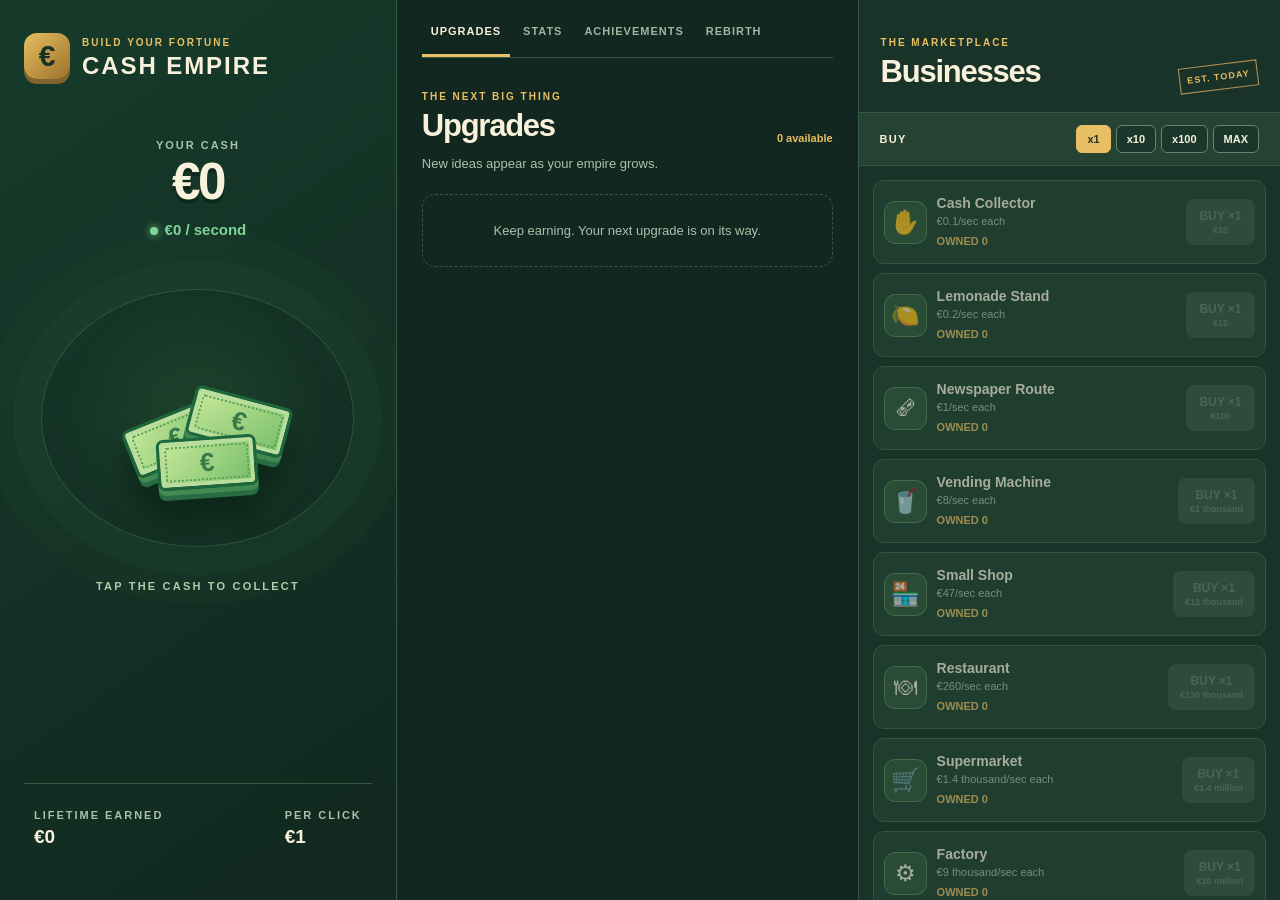
==== index.html @ 0caa5afb "Add GitHub Pages root entry point" ====
<!doctype html><html lang="en"><head><meta charset="utf-8"><meta name="viewport" content="width=device-width,initial-scale=1"><meta http-equiv="refresh" content="0;url=CashEmpire/"><title>Cash Empire</title><script>location.replace("CashEmpire/"+location.search+location.hash)</script></head><body><a href="CashEmpire/">Play Cash Empire</a></body></html>
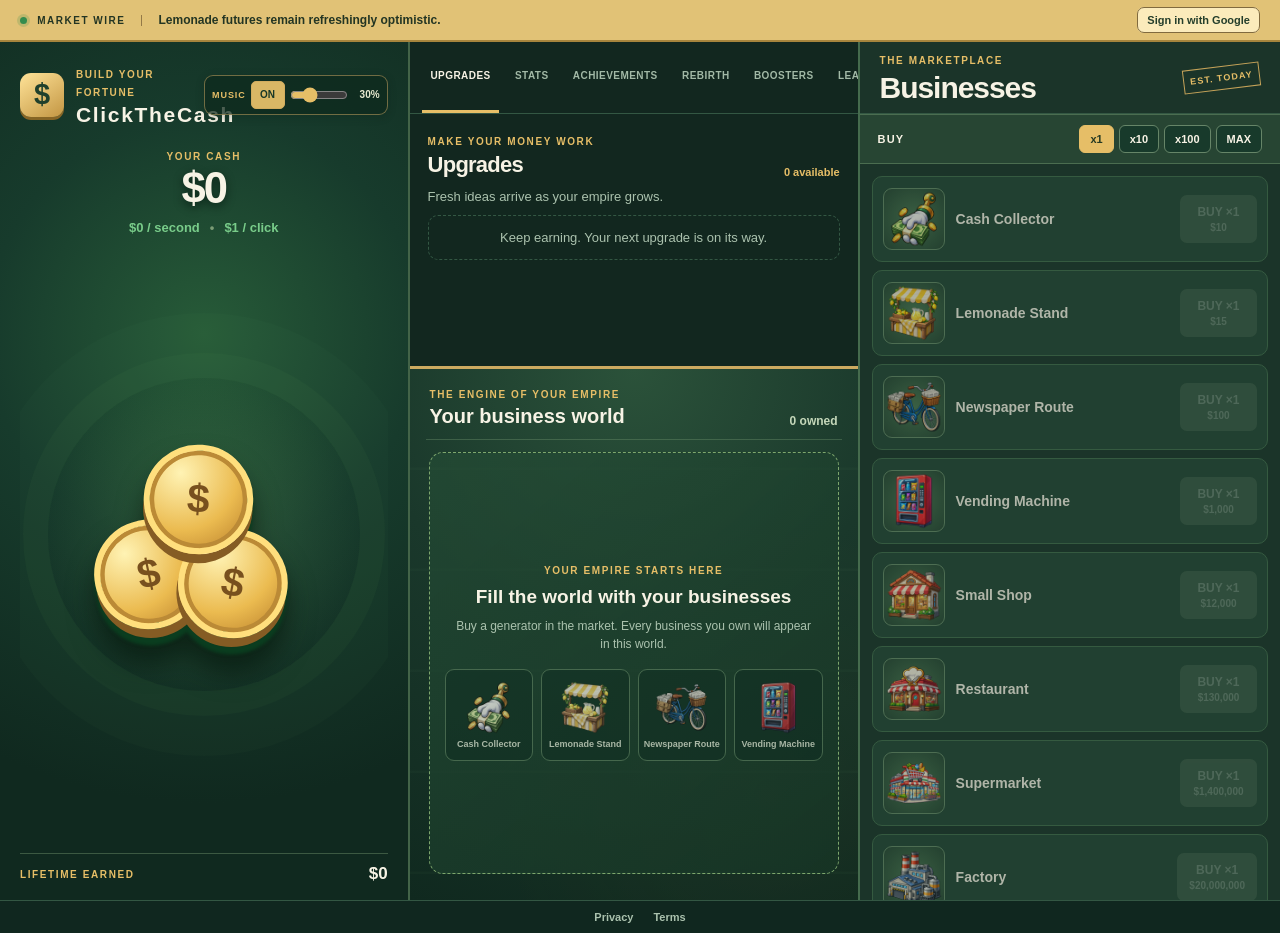
==== commit 0e90558c: "Add active playtime, booster drops, Golden Rush, and mobile fit view" ====
--- a/index.html
+++ b/index.html
@@ -1 +1 @@
-<!doctype html><html lang="en"><head><meta charset="utf-8"><meta name="viewport" content="width=device-width,initial-scale=1"><meta http-equiv="refresh" content="0;url=CashEmpire/"><title>Cash Empire</title><script>location.replace("CashEmpire/"+location.search+location.hash)</script></head><body><a href="CashEmpire/">Play Cash Empire</a></body></html>+<!doctype html><html lang="en"><head><meta charset="utf-8"><meta name="viewport" content="width=device-width,initial-scale=1"><meta http-equiv="refresh" content="0;url=CashEmpire/"><title>ClickTheCash</title><script>location.replace("CashEmpire/"+location.search+location.hash)</script></head><body><a href="CashEmpire/">Play ClickTheCash</a></body></html>
